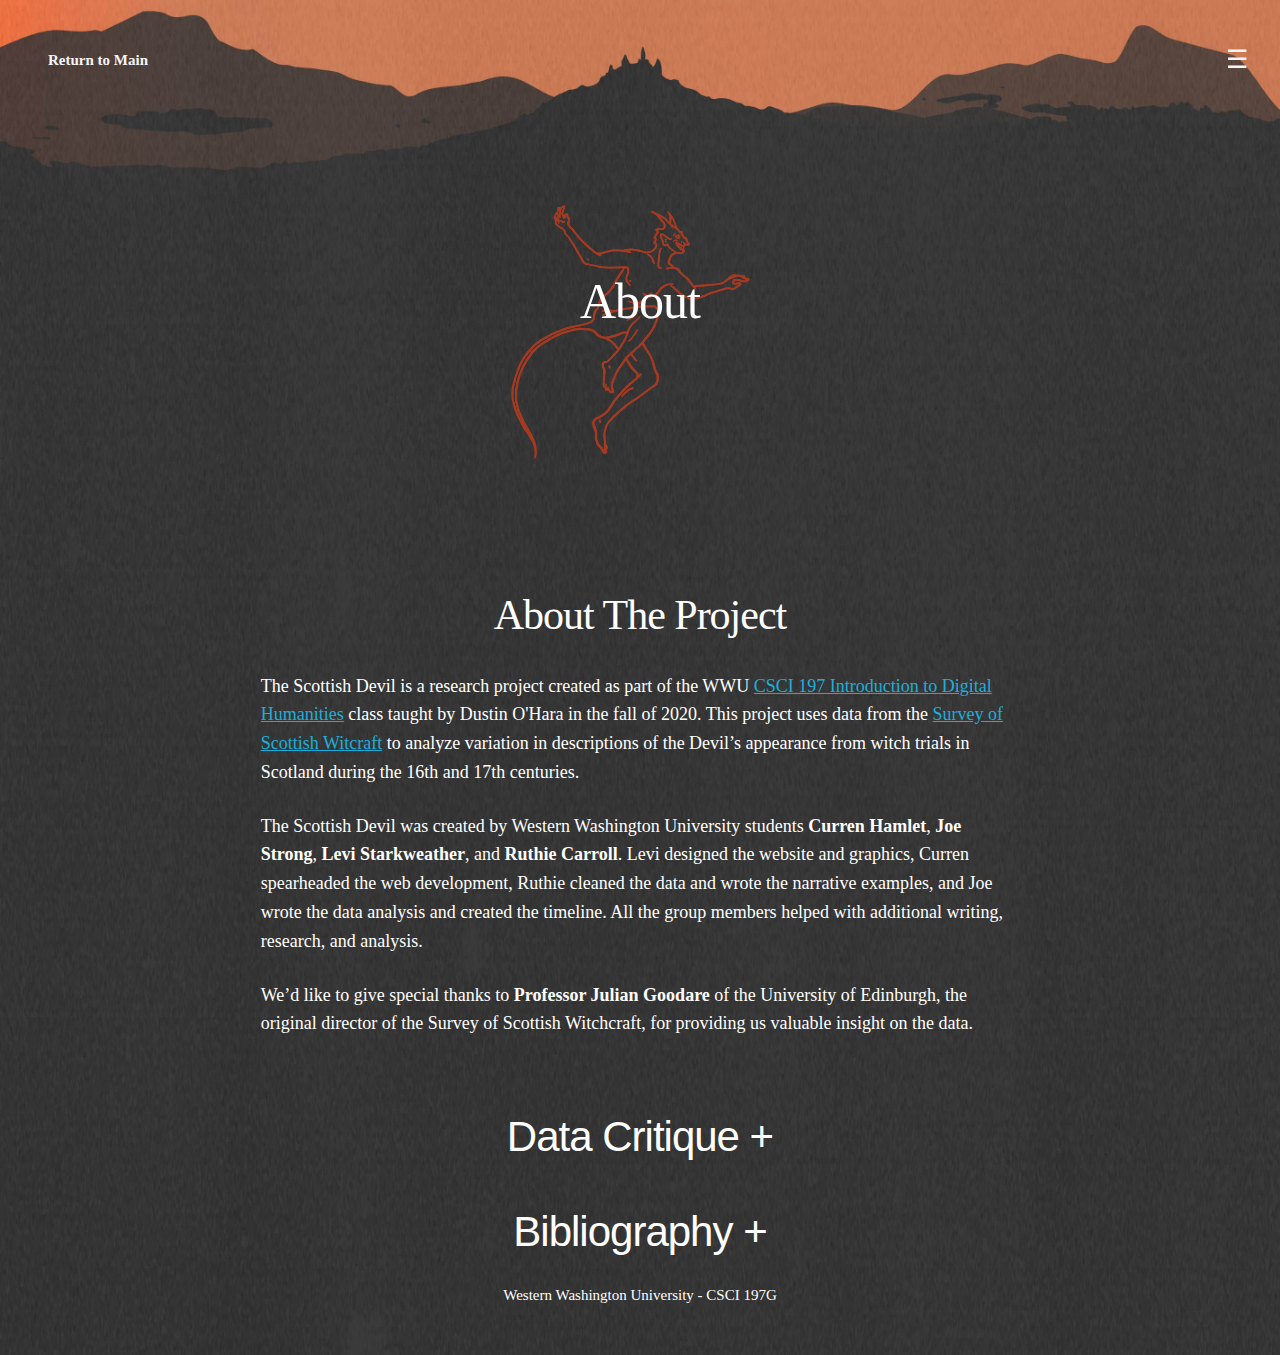
==== about.html @ a4ee0a54 "Add bio/acknowledgements" ====
<!DOCTYPE html>
<html lang="en">

<head>
  <meta charset="UTF-8">
  <meta name="viewport" content="width=device-width, initial-scale=1.0">


  <link rel="stylesheet" href="css/normalize.css">
  <link rel="stylesheet" href="css/skeleton.css">

  <link rel="stylesheet" href="css/style.css">

  <title>THE SCOTTISH DEVIL | ABOUT</title>
</head>

<body>

  <div class="sticky">
    <div class="topnav center">
      <a href="index.html">Return to Main</a>
      <div class="topnav-right">
        <span class="open" style="font-size:25px;" onclick="openNav()">&#9776;</span>
      </div>
    </div>
  </div>

  <div id="mySidenav" class="sidenav">
    <a href="javascript:void(0)" class="closebtn" onclick="closeNav()">&times;</a>
    <div class="overlay-content">
      <a href="index.html" onclick="closeNav()">Return to Main</a>

      <a href="#datacrit" onclick="closeNav();document.querySelector('#datacrit').click();">Data Critique</a>

      <a href="#bib" onclick="closeNav();document.querySelector('#bib').click();">Bibliography</a>

    </div>
  </div>

  <header>
    <div class="twelve columns center">
      <h1 class="overtext">About</h1>
      <img class="devil1" src="images/devil1-01.png" alt="Red line drawing of the Devil dancing, with a long tail curled under his feet, horns on his head, and a wide grin on his face">
    </div>
  </header>

  <main>
    <!-- About the Project -->
    <div class="twelve columns center" style="padding-bottom: 30px;">
      <h2 style="padding-bottom: 10px;">About The Project</h2>
      <div class="row cont type">
        <p>The Scottish Devil is a research project created as part of the WWU <a href="https://github.com/DustinOHara/Intro_Digital_Humanities" title="Introduction to Digital Humanities - GitHub repository">CSCI 197 Introduction to Digital Humanities</a> class taught by Dustin O'Hara in the fall of 2020. This project uses data from the <a href="http://www.shca.ed.ac.uk/Research/witches/" title="Survey of Scottish Witcraft - home">Survey of Scottish Witcraft</a> to analyze variation in descriptions of the Devil’s appearance from witch trials in Scotland during the 16th and 17th centuries.</p>
        <p>The Scottish Devil was created by Western Washington University students <b>Curren Hamlet</b>, <b>Joe Strong</b>, <b>Levi Starkweather</b>, and <b>Ruthie Carroll</b>. Levi designed the website and graphics, Curren spearheaded the web development, Ruthie cleaned the data and wrote the narrative examples, and Joe wrote the data analysis and created the timeline. All the group members helped with additional writing, research, and analysis. </p>
        <p>We’d like to give special thanks to <b>Professor Julian Goodare</b> of the University of Edinburgh, the original director of the Survey of Scottish Witchcraft, for providing us valuable insight on the data. </p>
      </div>
    </div>
    <!-- END About the Project -->

    <!-- Data Critique -->
    <div class="twelve columns center" style="padding-bottom: 30px;">
      <button type="button" class="collapsible">
        <h2 class="col" style="padding-bottom: 10px;" id="datacrit">Data Critique &#x2b;</h2>
      </button>
      <div class="content">
        <div class="row cont type">
          <br>
          <p>The Survey of Scottish Witchcraft is a database containing information about all known individuals
            accused of witchcraft in early modern Scotland. The database was published in 2003 by Julian
            Goodare, Lauren Martin, Joyce Miller, and Lousie Yeoman. They intended to “collect collate and
            record all known information about accused witches and witchcraft belief in a Microsoft Access
            database and to create a web-based user interface for the database.” The data was collected by first
            looking at existing surveys of Scottish witchcraft then by archival research over two years by the
            two full-time researchers, Joyce Miller and Lauren Martin. Charlotte Moon also created a website and
            database tools for the project. The project director was Dr. Julian Goodare, a professor of Scottish
            history at the University of Edinburgh. The co-director was Dr. Louise Yeoman, a former curator at
            the National Library of Scotland and researcher with BBC Scotland.</p>
          <p>The Survey of Scottish Witchcraft used three previous surveys to jump-start the research for their
            own database. They used George Black’s 1938 <i>Calendar of Cases of Witchcraft in Scotland:
              1510-1727</i>. The SSW used this non-comprehensive survey because it lists close to 1,000
            specific trials, and because it includes lists of cases and local published sources. The team did
            acknowledge that the source was limited because Black did not work with any manuscripts that could
            have contained more information. The next survey, <i>Source-Book of Scottish Witchcraft</i>, was
            researched and written by Christia Larner, Christopher Hyde Lee, and Hugh McLachlan, and published
            in 1977. This survey used manuscripts and had information on 3,000 cases. This survey would be
            revised by Stuart Macdonald in the 1990s. From this work, McLachlan created the Scottish Witch Hunt
            Data Base, and from this database the SSW added 1,000 more cases and expanded the information about
            each case.</p>
          <p>From here, the SSW was expanded from the use of various sources such as <i>Private Papers</i>
            belonging to the Maxwell of Pollok family, the <i>Burgh Court Books</i>, and <i>Burgh Treasurer’s
              Accounts</i>, assumed information to specific cases. Miscellaneous manuscript sources were also
            referenced, such as the <i>Aberdeen City Archives</i>, a box containing items relating to the
            witchcraft trials from Aberdeen between 1595 and 1597, mostly including paperwork records, as well
            as printed records of the parliamentary meetings and decisions of Parliament of Scotland. The
            <i>Miscellany of the Spalding Club Volumes I, IV and V</i>, held edited transcripts of documents
            from witchcraft trials. These were held in Aberdeen in the 16th century and provided specific case
            information. The data gathered includes any type of information on trials, lore, investigations,
            manuals; anything related to witchcraft in Scotland. Examples of this can be seen in all of the
            sources used to compile this data. <i>Orkney Folklore and Traditions</i> informed the research team
            of folklore traditions in the Orkney Islands, which also included accusations and specific
            prosecutions. Witchcraft trials were recorded in edited transcripts from <i>Spottiswoode Miscellany:
              a collection of original papers and tracts, illustrative chiefly of the civil and ecclesiastical
              history of Scotland, volume 2</i>. They acquired an edited transcript of the Campbells and
            hereditary jurisdiction from <i>The Justiciary Records of Argyll and the Isles, volume 1</i>.
            However, much like many of the references, it is not a complete record of the proceedings, and the
            source of compilation is unknown, meaning it was possibly taken from one or more records. The reason
            for belief is due to no official authenticated signatures, but the information from the chosen
            records was still recorded and categorized to be included in this data set.</p>
          <p>The Survey of Scottish Witchcraft built a web version of the database, designed to help the public
            and academic researchers to explore the organized files in a digital setting. The database formatted
            in this way has allowed for structural patterns to be actualized. Providing a digital format for
            this data was a way to provide an examination on biographical and social information about the
            accused witches—such as age, sex, marital status, or economic class—and even draw information on
            what the town was like for the accused. Information like this also falls under a cultural category,
            like belief systems and legal proceedings of the trials. The interactive maps give insight into
            national and regional variations, and the chronological and geographical placements of both the
            accused and prosecutors.</p>
          <p>The raw data is quite extensive, but does have some apparent shortcomings regarding lack of data
            points in some areas. Lack of data in particular areas could potentially lead to biases. The other
            main issue when analyzing the data is the inability to view the original Microsoft Access database
            that the data is contained in. Without this, analyzing the database becomes far more manual and
            connecting some parts of the database simply is not feasible. As a result, we will have to be
            mindful of biases that we may bring into the project when sifting through the database.</p>
          <p>In our project, we are looking specifically at a section of the database concerning appearances of
            the devil as described by those on trial for witchcraft. By narrowing the scope to look at a piece
            of the database, we reduce the vast amount of data to a manageable chunk. This piece of the database
            includes information such as brief descriptions, characteristics, and longer descriptions of how the
            accused described interaction with the devil. Even this single piece contains extensive information,
            and is not always meaningfully manipulable from the start. This might mean spelling errors,
            inconsistencies, or other issues that need to be ironed out before analyzing the data. Once these
            issues are addressed, however, we are able to see how the devil was seen across different witch
            hunts, and how witch hunting texts of the time may have influenced this.</p>
        </div>
      </div>
    </div>
    <!-- END Data Critique -->

    <!-- Bibliography -->
    <div class="twelve columns center" style="padding-bottom: 30px;">

      <button type="button" class="collapsible">
        <h2 class="col" style="padding-bottom: 10px;" id="bib">Bibliography &#x2b;</h2>
      </button>
      <div class="content">
        <div class="row cont type">
          <br>
          <p class="hanging-indent">
            Adams, W.H <i>Witch Warlock, and Magician Historical Sketches of Magic and Witchcraft in England and
              Scotland.</i> Project Gutenberg.
          </p>
          <p class="annotation">
            Davenport Adams Book II of <i>Witch Warlock, and Magician</i> offers historical contextualization to both
            witchcraft of England and Scotland through its historically recorded inception, to its demise. This version
            was released in 2012. Adams' intention with the work may be regarded as a “contribution towards that
            “History
            of Human Error,” another piece of literature by Mr. Caxton. Primarily collecting stories to help narrate a
            timeline of malignant history.
          </p>
          <p class="annotation">
            Much of the second book is focused around witchcraft history specific to England, while using only a portion
            of the writing for Scotland. He also uses the last part of the book to talk about witchcraft oriented
            literature. The significance of this work for our project’s use is mainly concealed within the witchcraft
            categorized in Scotland. It enriches our data with more detailed stories about particular points in the data
            set. We are given a personal connection to the data through these stories, and will help us research our
            data
            set further. Included in this section references reasoning behind Scottish witchcraft including environment,
            weather, and political involvement. These will be useful avenues to venture to help our team further develop
            our research.
          </p>


          <br>
          <p class="hanging-indent">
            Cowan, Edward J., and Lizanne Henderson. <i>History of Everyday Life in Medieval Scotland.</i> Edinburgh:
            Edinburgh University Press, 2011.
          </p>
          <p class="annotation">
            This source gives an overview and some specifics about how people lived in Medieval Scotland, during the
            time
            that witch hunts were occurring. The book was published in 2011 by Edinburgh University Press and Edited by
            Edward J. Cowan and Lizanne Henderson. Included are some general facts about people of the time as well as
            some specific areas of life.
          </p>
          <p class="annotation">
            Many of the specific sections and much of the general information is not directly relevant to the witch
            hunts.
            There are however a couple chapters that discuss the witch hunts. In chapter 1, the book explains that while
            the King has a great interest in everyday people's lives, most people lived not how the King intended but as
            how their land owners desired. This is relevant to considering how witch hunts were conducted. In chapter 5,
            it is explained that in many rural locations, doctors were expensive so many people would turn to local
            healers. These healers were then in several cases tried as witches. Chapter 10 goes into the most depth
            about
            witchcraft, talking about some of the periods that witch hunts were conducted and who was affected and was
            affected by these witch hunts.
          </p>

          <br>
          <p class="hanging-indent">
            Dye, Sierra. “To Converse with the Devil? Speech, Sexuality, and Witchcraft in Early Modern Scotland.”<i>
              International Review of Scottish Studies</i> 37 (2012): 9
          </p>
          <p class="annotation">
            This article explores specifically speech and sexuality associated with witchcraft in early modern Scotland,
            to further understand how and why witch hunts were so prevalent during this time. Written by Sierra Dye, a
            second year PHD student in Scottish Studies at the University of Guelph. This is issue 37, and it was
            published in 2012.
          </p>
          <p class="annotation">
            The author uses a viewpoint of witchcraft as a speech crime, to help explain possibilities in why accused
            witches were more often women, but also reasoning behind the accusations of both males and females. Dye uses
            these findings as a way to represent how local and state authorities managed to monopolize powerful speech.
            This is a great source for our research to help us build a more focused group path to present the data in
            the
            most compelling, understanding, and meaningful way in our power.
          </p>

          <br>
          <p class="hanging-indent">
            Goodare, Julian. “Introduction.” In Scottish Witches and Witch-Hunters edited by Julian Goodare.
            Basingstoke:
            Palgrave Macmillan, 2013.
          </p>
          <p class="annotation">
            This source is the introductory essay by senior scholar Julian Goodare in a 2013 collection of Scottish
            Witch
            hunt essays. Goodale's purpose of this article in his own word is “to comment on the ways in which the
            Survey
            [of Scottish Witchcraft] can best be used.” Goodare states how his Survey has both a large number of cases,
            and some cases have a great deal of information while some are very sparse.
          </p>
          <p class="annotation">
            This source's value is that it gives valuable insights to the Survey by its project head. Demonstrating how
            he
            views the flaws of the Survey and how to use other primary sources to overcome these flaws. A limitation of
            this source is that it makes avid reference to the other articles in the collection that we cannot access,
            leaving us with a confused notion of what Goodare is referencing.
          </p>



          <br>
          <p class="hanging-indent">
            Good, Julian, Alasdair A. MacDonald.<i> Sixteenth-Century Scotland: Essays in Honour of Michael Lynch.</i>
            Leiden and Boston: Brill, 2008.
          </p>
          <p class="annotation">
            This book is a collection of essays on Scottish history in the 1500s by various writers, in honor of Michael
            Lynch, a prominent Scottish historian. The essays cover a diverse range of topics including religious
            conflict
            and ritual, political conflict with England, and the influence of the Scottish monarchy. The essays are
            arranged roughly chronologically, as well as according to the essays’ related themes.
          </p>
          <p class="annotation">
            The value of this source is that it provides some historical context for the era before and during the
            events
            of our dataset. There are no mentions of witches explicitly. In the second chapter, however, Andrea Thomas
            writes about King James IV and the influence of Christianity (specifically the pope) on his coronation
            ceremony and his reign in general. The pope encouraged him to take an oath to eradicate heresy and abolish
            all
            false religions (which might include witchcraft), but it’s unclear whether he actually took or followed this
            oath (48). We can use the historical details within the essays to guide and refine our research questions.
          </p>


          <br>
          <p class="hanging-indent">
            Kirkpatrick Sharpe, Charles.<i> A Historical Account of the Belief in Witchcraft in Scotland. </i>
            Wakefield:
            SR Publishes, 1972.
          </p>
          <p class="annotation">
            This source was written by Charles Kirkpatrick Sharpe, Esq., of Hoddam Castle. Much of this book is specific
            stories and tales of witches but provides some good insight into beliefs around witches. In chapter 1 there
            is
            a story that tells of how a witch escaped a castle by impossibly avoiding soldiers and arrow barrages. The
            story also accounts running from a witch and using a river to escape, because at the time the belief was
            that
            witches could not cross a body of water.
          </p>
          <p class="annotation">
            In chapter 2, the execution of Lady Janet Douglas and her family is highlighted. The reason for her
            execution
            was the murder of James by poison or witchcraft. This event showed that even nobles were at risk of witch
            hunts. Later, in chapter 4, it is explained that James IV wrote a “Demonology.” This text looked at the
            secrets of witches and tried to explain why witchcraft was more common with women, essentially very
            misogynistic. A Historical Account of the Belief in Witchcraft in Scotland turned out to be not as directly
            relevant to our database but provided good context and beliefs that are useful to understanding the beliefs
            of
            the time.
          </p>



          <br>
          <p class="hanging-indent">
            Koning, Niek. "Witchcraft Beliefs and Witch Hunts: An Interdisciplinary Explanation." <i> Human Nature : An
              Interdisciplinary Biosocial Perspective </i> 24, no. 2 (06, 2013): 158-181.
          </p>
          <p class="annotation">
            This source is an article published in the journal of Human Nature by Niek Koning. The author examines
            previous scholars’ theories on the development of witchcraft beliefs across cultures, and proposes their own
            explanation based on patterns in the relationship between social development and modes of subsistence.
            Koning
            also presents several data tables to support their claims.
          </p>
          <p class="annotation">
            This article is useful as a potential explanation for why rates of witch accusations increased during
            various
            periods of Scottish history. According to Koning, fear of witchcraft fluctuates with a society’s mode of
            subsistence (hunter-gatherer, forager settlement, pastoral, hand-tool farming, plow agriculture). Witchcraft
            beliefs are uncommon among foraging societies, and more common among pastoral or more advanced farming
            societies. Hierarchy and individualism (modes of social solidarity) push cultures away from the paranoia of
            witchcraft.
          </p>


          <br>
          <p class="hanging-indent">
            Levack, Brain P. <i> The Witch-Hunt in Early Modern Europe</i> London and New York: Longman, 1987.
          </p>
          <p class="annotation">
            This source is a book by an American historian of early modern Europe, Brian P Levack. The book was
            published
            in 1987. It was created after Levack noticed a need for a “one-volume study of the entire European
            witch-hunt.” It contains information on witch-hunts between 1450 to 1750 in Europe and the American
            colonies.
            The book focuses on creating a more complex and nuanced understanding of the causes and decline of the
            witch-hunts.
          </p>
          <p class="annotation">
            A value of this work is that its scope is before that of our data set, contextualizing some information that
            the data set does not contain. Another value of this book is that it outlines many scholarly debates
            surrounding the witch-hunts, which we can investigate further with our data set. A limitation of this source
            is its pan-European focus, limiting the amount of information it has specifically on the Scottish
            witch-hunt.
          </p>

          <br>
          <p class="hanging-indent">
            Wasser, Michael. “The Privy Council and the Witches: The Curtailment of Witchcraft Prosecutions in Scotland,
            1597-1628.”<i> Scottish Historical Review </i> 82, no. 1 (2003): 20-46.
          </p>
          <p class="annotation">
            <i>The Privy Council and the Witches: The Curtailment of Witchcraft Prosecutions in Scotland, 1597-1628</i>
            was written by Michael Wasser and published by The Scottish Historical Review in 2003. This article talks
            about the Privy Council which was essentially a council that handled witch trials at a higher level than
            just
            local ‘towns’. The intro contains several good context dates, outlines some more intensive witch hunts, and
            gives some background to these hunts.
          </p>
          <p class="annotation">
            Some important points include a lull in witch hunting during 1597-1628 that is correlated somewhat with
            decreases in witch hunts in France, Spain, and England. There was also a fair amount of opposition to the
            witch hunts which meant that when some significant figures died, their death affected the amount of trials
            that were happening.
          </p>

          <br>
          <p class="hanging-indent">
            Wimbish, Whitney Curry. “Thar Be Witches, and Us.” The New York Times. The New York Times, October 25, 2019.
          </p>
          <p class="annotation">
            This opinion piece by Whitney Wimbish talks directly about our data set. This piece is not incredibly
            relevant
            to contextualizing Medieval Scotland, but provides some good context on the significance of this database.
            Some of these points include bringing light to the Scottish witch hunts and allowing us to remember this
            history. This piece argues that if we forget about the witch hunts or any other piece of terrible history,
            we
            are more likely to repeat it.
          </p>


          <br>
          <p class="hanging-indent">
            Zwissler, Laurel. "In the Study of the Witch: Women, Shadows, and the Academic Study of Religions."
            <i>Religions</i>9, no. 4 (2018): 105.
          </p>
          <p class="annotation">
            This source is an article from the journal of Religions by Laurel Zwissler, a professor of philosophy and
            religion at Central Michigan University. Zwissler criticizes the foundational scholarship in the study of
            religion, especially that of Tylor, Frazer, Durkheim, and Freud, whose Euro-centric and Christian-centric
            views historically diminished the role of women, people of color, and non-heteronormative groups in their
            theories on the origins of religion.
          </p>
          <p class="annotation">
            This article is useful in providing some historical context for witches being tried in both religious and
            secular courts. Initially, Christianity did not associate peasants’ folk beliefs with satanic practice;
            these
            beliefs were just untrue. Later, as Christian elites sought to eradicate all competing beliefs, they aligned
            themselves with peasant communities’ fear of witchcraft.
          </p>


          <br>
          <p class="hanging-indent">
            _______. “Counting Witches: Illuminating and Distorting the Shape of Witchcraft Accusations in
            Scotland.”<i>Religions</i>37, no. 1 (2017): 1-18.
          </p>
          <p class="annotation">
            This source is a journal article that explores the multitude of different ways that witchcraft has been
            defined. Definition specific to a project collecting data on accused witches of Scotland during the
            sixteenth
            and seventeenth century. Organized by Stuart Macdonald and published by Edinburgh University Press, this is
            the first issue and was released in 2017.
          </p>
          <p class="annotation">
            The analysis of the data set helps to give a definition of what is, and is not witchcraft.
          </p>



          <br>
          <p class="hanging-indent">
            Brown, Carys. 2019. “Henderson, Witchcraft and Folk Belief in the Age of Enlightenment. Scotland,
            1670–1740.”
            <i>Scottish Historical Review</i> 98 (2): 315–17. doi:10.3366/shr.2019.0413.
          </p>
          <p class="annotation">
            In the piece Henderson: <i>Witchcraft and Folk Belief in the Age of Enlightenment. Scotland, 1670-1740,</i>
            it
            is explained that the field of witchcraft still has continuing potential. This is a relatively short but
            informative piece about themes surrounding witchcraft at this time. One such theme is that while
            enlightenment
            thinkers were skeptical of witchcraft and magic, there was still a very real concern about witches.
            According
            to this piece, Henderson believes that witch beliefs survived well beyond the end of the witch-hunts. The
            final point this piece makes suggests that “witchcraft theory” was used to manipulate, prove, or disprove
            political and religious points of view. Essentially saying that witchcraft, or at least the idea of
            witchcraft, was used to the benefit of politicians and religious figures.
          </p>
        </div>
      </div>
    </div>
    <!-- END Bibliography -->

    <script src="js/script.js"></script>

  </main>

  <footer>
    <hr>
    <p>Western Washington University - CSCI 197G</p>
  </footer>

</body>

</html>
---- css/skeleton.css ----
/*
* Skeleton V2.0.4
* Copyright 2014, Dave Gamache
* www.getskeleton.com
* Free to use under the MIT license.
* http://www.opensource.org/licenses/mit-license.php
* 12/29/2014
*/


/* Table of contents
––––––––––––––––––––––––––––––––––––––––––––––––––
- Grid
- Base Styles
- Typography
- Links
- Buttons
- Forms
- Lists
- Code
- Tables
- Spacing
- Utilities
- Clearing
- Media Queries
*/


/* Grid
–––––––––––––––––––––––––––––––––––––––––––––––––– */
.container {
  position: relative;
  width: 100%;
  max-width: 960px;
  margin: 0 auto;
  padding: 0 20px;
  box-sizing: border-box; }
.column,
.columns {
  width: 100%;
  float: left;
  box-sizing: border-box; }

/* For devices larger than 400px */
@media (min-width: 400px) {
  .container {
    width: 85%;
    padding: 0; }
}

/* For devices larger than 550px */
@media (min-width: 550px) {
  .container {
    width: 80%; }
  .column,
  .columns {
    margin-left: 4%; }
  .column:first-child,
  .columns:first-child {
    margin-left: 0; }

  .one.column,
  .one.columns                    { width: 4.66666666667%; }
  .two.columns                    { width: 13.3333333333%; }
  .three.columns                  { width: 22%;            }
  .four.columns                   { width: 30.6666666667%; }
  .five.columns                   { width: 39.3333333333%; }
  .six.columns                    { width: 48%;            }
  .seven.columns                  { width: 56.6666666667%; }
  .eight.columns                  { width: 65.3333333333%; }
  .nine.columns                   { width: 74.0%;          }
  .ten.columns                    { width: 82.6666666667%; }
  .eleven.columns                 { width: 91.3333333333%; }
  .twelve.columns                 { width: 100%; margin-left: 0; }

  .one-third.column               { width: 30.6666666667%; }
  .two-thirds.column              { width: 65.3333333333%; }

  .one-half.column                { width: 48%; }

  /* Offsets */
  .offset-by-one.column,
  .offset-by-one.columns          { margin-left: 8.66666666667%; }
  .offset-by-two.column,
  .offset-by-two.columns          { margin-left: 17.3333333333%; }
  .offset-by-three.column,
  .offset-by-three.columns        { margin-left: 26%;            }
  .offset-by-four.column,
  .offset-by-four.columns         { margin-left: 34.6666666667%; }
  .offset-by-five.column,
  .offset-by-five.columns         { margin-left: 43.3333333333%; }
  .offset-by-six.column,
  .offset-by-six.columns          { margin-left: 52%;            }
  .offset-by-seven.column,
  .offset-by-seven.columns        { margin-left: 60.6666666667%; }
  .offset-by-eight.column,
  .offset-by-eight.columns        { margin-left: 69.3333333333%; }
  .offset-by-nine.column,
  .offset-by-nine.columns         { margin-left: 78.0%;          }
  .offset-by-ten.column,
  .offset-by-ten.columns          { margin-left: 86.6666666667%; }
  .offset-by-eleven.column,
  .offset-by-eleven.columns       { margin-left: 95.3333333333%; }

  .offset-by-one-third.column,
  .offset-by-one-third.columns    { margin-left: 34.6666666667%; }
  .offset-by-two-thirds.column,
  .offset-by-two-thirds.columns   { margin-left: 69.3333333333%; }

  .offset-by-one-half.column,
  .offset-by-one-half.columns     { margin-left: 52%; }

}


/* Base Styles
–––––––––––––––––––––––––––––––––––––––––––––––––– */
/* NOTE
html is set to 62.5% so that all the REM measurements throughout Skeleton
are based on 10px sizing. So basically 1.5rem = 15px :) */
html {
  font-size: 62.5%; }
body {
  font-size: 1.5em; /* currently ems cause chrome bug misinterpreting rems on body element */
  line-height: 1.6;
  font-weight: 400;
  /* font-family: "Raleway", "HelveticaNeue", "Helvetica Neue", Helvetica, Arial, sans-serif; */
  color: #333; }


/* Typography
–––––––––––––––––––––––––––––––––––––––––––––––––– */
h1, h2, h3, h4, h5, h6 {
  margin-top: 0;
  margin-bottom: 2rem;
  font-weight: 300; }
h1 { font-size: 4.0rem; line-height: 1.2;  letter-spacing: -.1rem;}
h2 { font-size: 3.6rem; line-height: 1.25; letter-spacing: -.1rem; }
h3 { font-size: 3.0rem; line-height: 1.3;  letter-spacing: -.1rem; }
h4 { font-size: 2.4rem; line-height: 1.35; letter-spacing: -.08rem; }
h5 { font-size: 1.8rem; line-height: 1.5;  letter-spacing: -.05rem; }
h6 { font-size: 1.5rem; line-height: 1.6;  letter-spacing: 0; }

/* Larger than phablet */
@media (min-width: 550px) {
  h1 { font-size: 5.0rem; }
  h2 { font-size: 4.2rem; }
  h3 { font-size: 3.6rem; }
  h4 { font-size: 3.0rem; }
  h5 { font-size: 2.4rem; }
  h6 { font-size: 1.5rem; }
}

p {
  margin-top: 0; }


/* Links
–––––––––––––––––––––––––––––––––––––––––––––––––– */
a {
  color: #1EAEDB; }
a:hover {
  color: #0FA0CE; }


/* Buttons
–––––––––––––––––––––––––––––––––––––––––––––––––– */

.button,
button,
input[type="submit"],
input[type="reset"],
input[type="button"] {
  display: inline-block;
  height: 38px;
  padding: 0 30px;
  color: #555;
  text-align: center;
  font-size: 11px;
  font-weight: 600;
  line-height: 38px;
  letter-spacing: .1rem;
  /* text-transform: uppercase; */
  text-decoration: none;
  white-space: nowrap;
  background-color: transparent;
  border-radius: 4px;
  border: 1px solid #bbb;
  cursor: pointer;
  box-sizing: border-box; }
.button:hover,
button:hover,
input[type="submit"]:hover,
input[type="reset"]:hover,
input[type="button"]:hover,
.button:focus,
button:focus,
input[type="submit"]:focus,
input[type="reset"]:focus,
input[type="button"]:focus {
  color: #fff;
  border-color: #888;
  outline: 0; }
.button.button-primary,
button.button-primary,
input[type="submit"].button-primary,
input[type="reset"].button-primary,
input[type="button"].button-primary {
  color: #FFF;
  background-color: #33C3F0;
  border-color: #33C3F0; }
.button.button-primary:hover,
button.button-primary:hover,
input[type="submit"].button-primary:hover,
input[type="reset"].button-primary:hover,
input[type="button"].button-primary:hover,
.button.button-primary:focus,
button.button-primary:focus,
input[type="submit"].button-primary:focus,
input[type="reset"].button-primary:focus,
input[type="button"].button-primary:focus {
  color: #FFF;
  background-color: #1EAEDB;
  border-color: #1EAEDB; }


/* Forms
–––––––––––––––––––––––––––––––––––––––––––––––––– */
input[type="email"],
input[type="number"],
input[type="search"],
input[type="text"],
input[type="tel"],
input[type="url"],
input[type="password"],
textarea,
select {
  height: 38px;
  padding: 6px 10px; /* The 6px vertically centers text on FF, ignored by Webkit */
  background-color: #fff;
  border: 1px solid #D1D1D1;
  border-radius: 4px;
  box-shadow: none;
  box-sizing: border-box; }
/* Removes awkward default styles on some inputs for iOS */
input[type="email"],
input[type="number"],
input[type="search"],
input[type="text"],
input[type="tel"],
input[type="url"],
input[type="password"],
textarea {
  -webkit-appearance: none;
     -moz-appearance: none;
          appearance: none; }
textarea {
  min-height: 65px;
  padding-top: 6px;
  padding-bottom: 6px; }
input[type="email"]:focus,
input[type="number"]:focus,
input[type="search"]:focus,
input[type="text"]:focus,
input[type="tel"]:focus,
input[type="url"]:focus,
input[type="password"]:focus,
textarea:focus,
select:focus {
  border: 1px solid #33C3F0;
  outline: 0; }
label,
legend {
  display: block;
  margin-bottom: .5rem;
  font-weight: 600; }
fieldset {
  padding: 0;
  border-width: 0; }
input[type="checkbox"],
input[type="radio"] {
  display: inline; }
label > .label-body {
  display: inline-block;
  margin-left: .5rem;
  font-weight: normal; }


/* Lists
–––––––––––––––––––––––––––––––––––––––––––––––––– */
ul {
  list-style: circle inside; }
ol {
  list-style: decimal inside; }
ol, ul {
  padding-left: 0;
  margin-top: 0; }
ul ul,
ul ol,
ol ol,
ol ul {
  margin: 1.5rem 0 1.5rem 3rem;
  font-size: 90%; }
li {
  margin-bottom: 1rem; }


/* Code
–––––––––––––––––––––––––––––––––––––––––––––––––– */
code {
  padding: .2rem .5rem;
  margin: 0 .2rem;
  font-size: 90%;
  white-space: nowrap;
  background: #F1F1F1;
  border: 1px solid #E1E1E1;
  border-radius: 4px; }
pre > code {
  display: block;
  padding: 1rem 1.5rem;
  white-space: pre; }


/* Tables
–––––––––––––––––––––––––––––––––––––––––––––––––– */
th,
td {
  padding: 12px 15px;
  text-align: left;
  border-bottom: 1px solid #E1E1E1; }
th:first-child,
td:first-child {
  padding-left: 0; }
th:last-child,
td:last-child {
  padding-right: 0; }


/* Spacing
–––––––––––––––––––––––––––––––––––––––––––––––––– */
button,
.button {
  margin-bottom: 1rem; }
input,
textarea,
select,
fieldset {
  margin-bottom: 1.5rem; }
pre,
blockquote,
dl,
figure,
table,
p,
ul,
ol,
form {
  margin-bottom: 2.5rem; }


/* Utilities
–––––––––––––––––––––––––––––––––––––––––––––––––– */
.u-full-width {
  width: 100%;
  box-sizing: border-box; }
.u-max-full-width {
  max-width: 100%;
  box-sizing: border-box; }
.u-pull-right {
  float: right; }
.u-pull-left {
  float: left; }


/* Misc
–––––––––––––––––––––––––––––––––––––––––––––––––– */
hr {
  margin-top: 3rem;
  margin-bottom: 3.5rem;
  border-width: 0;
  border-top: 1px solid #E1E1E1; }


/* Clearing
–––––––––––––––––––––––––––––––––––––––––––––––––– */

/* Self Clearing Goodness */
.container:after,
.row:after,
.u-cf {
  content: "";
  display: table;
  clear: both; }


/* Media Queries
–––––––––––––––––––––––––––––––––––––––––––––––––– */
/*
Note: The best way to structure the use of media queries is to create the queries
near the relevant code. For example, if you wanted to change the styles for buttons
on small devices, paste the mobile query code up in the buttons section and style it
there.
*/


/* Larger than mobile */
@media (min-width: 400px) {}

/* Larger than phablet (also point when grid becomes active) */
@media (min-width: 550px) {}

/* Larger than tablet */
@media (min-width: 750px) {}

/* Larger than desktop */
@media (min-width: 1000px) {}

/* Larger than Desktop HD */
@media (min-width: 1200px) {}
---- css/style.css ----
html{
    cursor: crosshair;
    font-family: "Lato";
    scroll-behavior: smooth;
}

.type{
    text-align: left;
    font-size: large;
}

body {
    background-color: #292929;
    background-image: url("../images/background.jpg");
    background-size: cover;
    background-repeat: no-repeat;
    color: #ffffff;
    font-family: "Lato";
}

.topnav{
    overflow: hidden;
    background-color: none;
    color: #f1efed;
}

.topnav a {
    float: left;
    padding: 40px;
    color: whitesmoke;
    text-decoration: none;
    font-weight: 600;
}

.topnav a:hover{
    cursor: default;
    transition: .3s;
    color: #818181;
}

.topnav-right span{
    position: fixed;
    padding: 32px;
    right: 0;
    font-size: 25px;
    color: whitesmoke;
    transition: .5s;
    z-index: 2;
    }

/*.sticky{
    position: fixed;
}*/

.open:hover{
    color: #818181;
    cursor: default;
}

.sidenav {
    height: 0%;
    width: 100%;
    position: fixed;
    z-index: 99;
    top: 0;
    left: 0;
    background-color: rgba(0,0,0, 0.90);
    overflow-y: hidden;
    transition: .5s;
    /* height: 100%;
    width: 0;
    position: fixed;
    z-index: 1;
    top: 0;
    right: 0;
    background-color: rgba(0, 0, 0, 0.85);
    color: black;
    overflow-x: hidden;
    transition: 0.5s;
    padding-top: 60px;
    float: left;
    cursor: default; */
}

.sidenav a {
    padding: 8px 8px 8px 32px;
    text-decoration: none;
    font-size: 25px;
    color: #f1f1f1;
    display: block;
    transition: 0.5s;
    cursor: default;
    text-align: center;
}

.overlay-content{
    color: #f1f1f1;
    width: 100%;
    text-align: center;
    margin-top: 15%;
}

.sidenav a:hover {
    color: #818181;
}

.sidenav .closebtn {
    position: absolute;
    top: 0;
    right: 25px;
    font-size: 36px;
    margin-left: 50px;
    padding-top: 20px;
    color: white;
}

.sidenav .closebtn:hover{
    color: #818181;
}

.overtext{
    position: absolute;
    top: 50%;
    left: 50%;
    padding-bottom: 100px;
    transform: translate(-50%, -50%);
    text-align: center;
}

.devil1{
    width: 50%;
    z-index: -99;
    padding-top: 20px;
    padding-bottom: 50px;
    position: relative;
    width: 400px;
}

.center{
    text-align: center;
    position: relative;
}

.cont{
    padding-left: 20%;
    padding-right: 20%;
}

.annotation {
    padding-left:50px;
}

.hanging-indent {
    padding-left: 50px;
    text-indent: -50px;
    font-size: 1.25em;
}

/* Collapsibles */
.collapsible {
    color: white;
    cursor: pointer;
    padding: 18px;
    border: none;
    text-align: center;
    outline: none;
    font-size: 15px;
}

.collapsible:after {
    /* content: '\02795'; */
    font-size: 13px;
    color: white;
    float: right;
    margin-left: 5px;
}
  
.active, .collapsible:hover {
    color: white;
    border: none;
}

/* .active::after {
    content: "\2796";
} */
  
.content {
    max-height: 0;
    overflow: hidden;
    transition: max-height 0.0s ease-out;
    /* background-color: #f1f1f1; */
}

.col{
    color: white;
}

.col:hover{
    color: grey;
    transition: .5s;
    cursor: default;
}

/* END Collapsibles */

iframe{
    background-color: white;
}

footer{
    text-align: center;
    padding: 15px;
}

@media screen and (max-height: 450px) {
    .sidenav {padding-top: 15px;}
    .sidenav a {font-size: 18px;}
    .type{
        text-align: center;
    }
}

@media (max-width: 600px){
    .devil1 {width: 300px;}
    .type{
        text-align: center;
    }
}
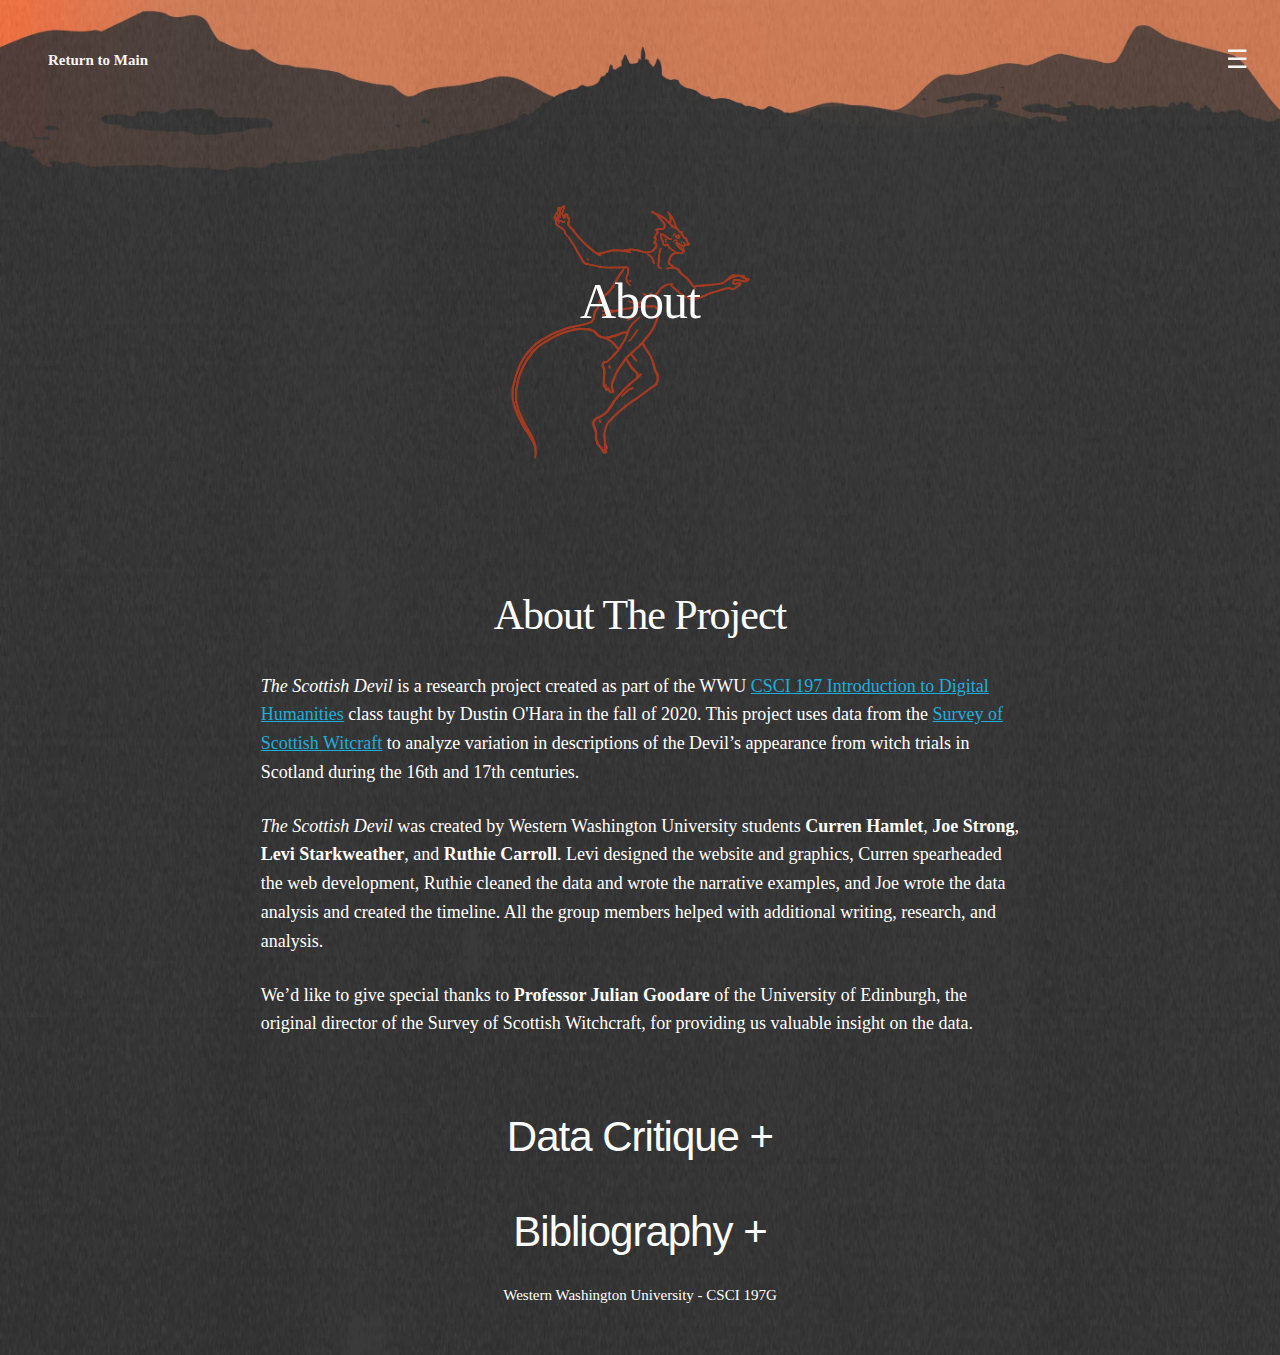
==== commit fd7aa37f: "Edited data critique" ====
--- a/about.html
+++ b/about.html
@@ -49,8 +49,8 @@
     <div class="twelve columns center" style="padding-bottom: 30px;">
       <h2 style="padding-bottom: 10px;">About The Project</h2>
       <div class="row cont type">
-        <p>The Scottish Devil is a research project created as part of the WWU <a href="https://github.com/DustinOHara/Intro_Digital_Humanities" title="Introduction to Digital Humanities - GitHub repository">CSCI 197 Introduction to Digital Humanities</a> class taught by Dustin O'Hara in the fall of 2020. This project uses data from the <a href="http://www.shca.ed.ac.uk/Research/witches/" title="Survey of Scottish Witcraft - home">Survey of Scottish Witcraft</a> to analyze variation in descriptions of the Devil’s appearance from witch trials in Scotland during the 16th and 17th centuries.</p>
-        <p>The Scottish Devil was created by Western Washington University students <b>Curren Hamlet</b>, <b>Joe Strong</b>, <b>Levi Starkweather</b>, and <b>Ruthie Carroll</b>. Levi designed the website and graphics, Curren spearheaded the web development, Ruthie cleaned the data and wrote the narrative examples, and Joe wrote the data analysis and created the timeline. All the group members helped with additional writing, research, and analysis. </p>
+        <p><i>The Scottish Devil</i> is a research project created as part of the WWU <a href="https://github.com/DustinOHara/Intro_Digital_Humanities" title="Introduction to Digital Humanities - GitHub repository">CSCI 197 Introduction to Digital Humanities</a> class taught by Dustin O'Hara in the fall of 2020. This project uses data from the <a href="http://www.shca.ed.ac.uk/Research/witches/" title="Survey of Scottish Witcraft - home">Survey of Scottish Witcraft</a> to analyze variation in descriptions of the Devil’s appearance from witch trials in Scotland during the 16th and 17th centuries.</p>
+        <p><i>The Scottish Devil</i> was created by Western Washington University students <b>Curren Hamlet</b>, <b>Joe Strong</b>, <b>Levi Starkweather</b>, and <b>Ruthie Carroll</b>. Levi designed the website and graphics, Curren spearheaded the web development, Ruthie cleaned the data and wrote the narrative examples, and Joe wrote the data analysis and created the timeline. All the group members helped with additional writing, research, and analysis. </p>
         <p>We’d like to give special thanks to <b>Professor Julian Goodare</b> of the University of Edinburgh, the original director of the Survey of Scottish Witchcraft, for providing us valuable insight on the data. </p>
       </div>
     </div>
@@ -64,71 +64,13 @@
       <div class="content">
         <div class="row cont type">
           <br>
-          <p>The Survey of Scottish Witchcraft is a database containing information about all known individuals
-            accused of witchcraft in early modern Scotland. The database was published in 2003 by Julian
-            Goodare, Lauren Martin, Joyce Miller, and Lousie Yeoman. They intended to “collect collate and
-            record all known information about accused witches and witchcraft belief in a Microsoft Access
-            database and to create a web-based user interface for the database.” The data was collected by first
-            looking at existing surveys of Scottish witchcraft then by archival research over two years by the
-            two full-time researchers, Joyce Miller and Lauren Martin. Charlotte Moon also created a website and
-            database tools for the project. The project director was Dr. Julian Goodare, a professor of Scottish
-            history at the University of Edinburgh. The co-director was Dr. Louise Yeoman, a former curator at
-            the National Library of Scotland and researcher with BBC Scotland.</p>
-          <p>The Survey of Scottish Witchcraft used three previous surveys to jump-start the research for their
-            own database. They used George Black’s 1938 <i>Calendar of Cases of Witchcraft in Scotland:
-              1510-1727</i>. The SSW used this non-comprehensive survey because it lists close to 1,000
-            specific trials, and because it includes lists of cases and local published sources. The team did
-            acknowledge that the source was limited because Black did not work with any manuscripts that could
-            have contained more information. The next survey, <i>Source-Book of Scottish Witchcraft</i>, was
-            researched and written by Christia Larner, Christopher Hyde Lee, and Hugh McLachlan, and published
-            in 1977. This survey used manuscripts and had information on 3,000 cases. This survey would be
-            revised by Stuart Macdonald in the 1990s. From this work, McLachlan created the Scottish Witch Hunt
-            Data Base, and from this database the SSW added 1,000 more cases and expanded the information about
-            each case.</p>
-          <p>From here, the SSW was expanded from the use of various sources such as <i>Private Papers</i>
-            belonging to the Maxwell of Pollok family, the <i>Burgh Court Books</i>, and <i>Burgh Treasurer’s
-              Accounts</i>, assumed information to specific cases. Miscellaneous manuscript sources were also
-            referenced, such as the <i>Aberdeen City Archives</i>, a box containing items relating to the
-            witchcraft trials from Aberdeen between 1595 and 1597, mostly including paperwork records, as well
-            as printed records of the parliamentary meetings and decisions of Parliament of Scotland. The
-            <i>Miscellany of the Spalding Club Volumes I, IV and V</i>, held edited transcripts of documents
-            from witchcraft trials. These were held in Aberdeen in the 16th century and provided specific case
-            information. The data gathered includes any type of information on trials, lore, investigations,
-            manuals; anything related to witchcraft in Scotland. Examples of this can be seen in all of the
-            sources used to compile this data. <i>Orkney Folklore and Traditions</i> informed the research team
-            of folklore traditions in the Orkney Islands, which also included accusations and specific
-            prosecutions. Witchcraft trials were recorded in edited transcripts from <i>Spottiswoode Miscellany:
-              a collection of original papers and tracts, illustrative chiefly of the civil and ecclesiastical
-              history of Scotland, volume 2</i>. They acquired an edited transcript of the Campbells and
-            hereditary jurisdiction from <i>The Justiciary Records of Argyll and the Isles, volume 1</i>.
-            However, much like many of the references, it is not a complete record of the proceedings, and the
-            source of compilation is unknown, meaning it was possibly taken from one or more records. The reason
-            for belief is due to no official authenticated signatures, but the information from the chosen
-            records was still recorded and categorized to be included in this data set.</p>
-          <p>The Survey of Scottish Witchcraft built a web version of the database, designed to help the public
-            and academic researchers to explore the organized files in a digital setting. The database formatted
-            in this way has allowed for structural patterns to be actualized. Providing a digital format for
-            this data was a way to provide an examination on biographical and social information about the
-            accused witches—such as age, sex, marital status, or economic class—and even draw information on
-            what the town was like for the accused. Information like this also falls under a cultural category,
-            like belief systems and legal proceedings of the trials. The interactive maps give insight into
-            national and regional variations, and the chronological and geographical placements of both the
-            accused and prosecutors.</p>
-          <p>The raw data is quite extensive, but does have some apparent shortcomings regarding lack of data
-            points in some areas. Lack of data in particular areas could potentially lead to biases. The other
-            main issue when analyzing the data is the inability to view the original Microsoft Access database
-            that the data is contained in. Without this, analyzing the database becomes far more manual and
-            connecting some parts of the database simply is not feasible. As a result, we will have to be
-            mindful of biases that we may bring into the project when sifting through the database.</p>
-          <p>In our project, we are looking specifically at a section of the database concerning appearances of
-            the devil as described by those on trial for witchcraft. By narrowing the scope to look at a piece
-            of the database, we reduce the vast amount of data to a manageable chunk. This piece of the database
-            includes information such as brief descriptions, characteristics, and longer descriptions of how the
-            accused described interaction with the devil. Even this single piece contains extensive information,
-            and is not always meaningfully manipulable from the start. This might mean spelling errors,
-            inconsistencies, or other issues that need to be ironed out before analyzing the data. Once these
-            issues are addressed, however, we are able to see how the devil was seen across different witch
-            hunts, and how witch hunting texts of the time may have influenced this.</p>
+          <p>The Survey of Scottish Witchcraft is a database containing information about all known individuals accused of witchcraft in early modern Scotland. The database was published in 2003 by Julian Goodare, Lauren Martin, Joyce Miller, and Lousie Yeoman. They intended to “collect, collate and record all known information about accused witches and witchcraft belief in a Microsoft Access database and to create a web-based user interface for the database.” The initial data came from existing surveys of Scottish witchcraft, and two full-time researchers, Joyce Miller and Lauren Martin, conducted additional archival research over two years to complete the Survey. Dr. Julian Goodare, a professor of Scottish history at the University of Edinburgh, served as the director of the Survey's creation, with Dr. Louise Yeoman, a former curator at the National Library of Scotland and researcher with BBC Scotland, as co-director. Charlotte Moon also created a website and database tools for the project.</p>
+          <p>The Survey of Scottish Witchcraft (SSW) used three pre-existing surveys to jump-start the research for their own database. First, they used George Black’s 1938 <i>Calendar of Cases of Witchcraft in Scotland: 1510-1727</i>. The SSW used this non-comprehensive survey because it lists close to 1,000 specific trials, and because it includes lists of cases and local published sources. The team acknowledged that this source was limited, because Black did not work with any manuscripts that could have contained more information. The next survey, <i>Source-Book of Scottish Witchcraft</i>, was researched and written by Christia Larner, Christopher Hyde Lee, and Hugh McLachlan, and published in 1977. This survey used manuscripts and had information on 3,000 cases. Stuart Macdonald later revised this survey in the 1990s. From this work, McLachlan created the Scottish Witch Hunt Data Base, and from this database the SSW added 1,000 more cases and expanded the information about each case.</p>
+            <p>From here, the SSW was expanded from the use of various sources such as <i>Private Papers</i>
+            belonging to the Maxwell of Pollok family, the <i>Burgh Court Books</i>, and <i>Burgh Treasurer’s Accounts</i>, assumed information to specific cases. Miscellaneous manuscript sources were also referenced, such as the <i>Aberdeen City Archives</i>, a box containing items relating to the witchcraft trials from Aberdeen between 1595 and 1597, mostly including paperwork records, as well as printed records of the parliamentary meetings and decisions of Parliament of Scotland. The <i>Miscellany of the Spalding Club Volumes I, IV and V</i>, held edited transcripts of documents from witchcraft trials. These were held in Aberdeen in the 16th century and provided specific case information. The data gathered includes any type of information on trials, lore, investigations, or manuals; anything related to witchcraft in Scotland. Examples of this are present in all of the sources used to compile the data. <i>Orkney Folklore and Traditions</i> informed the research team of folklore traditions in the Orkney Islands, which also included accusations and specific prosecutions. Witchcraft trials were recorded in edited transcripts from <i>Spottiswoode Miscellany: a collection of original papers and tracts, illustrative chiefly of the civil and ecclesiastical history of Scotland, volume 2</i>. They acquired an edited transcript of the Campbells and hereditary jurisdiction from <i>The Justiciary Records of Argyll and the Isles, volume 1</i>. However, like many of the references, it is not a complete record of the proceedings, and the source of compilation is unknown, meaning it was possibly taken from one or more records. The reason for belief is due to no official authenticated signatures, but the information from the chosen records was still recorded and categorized to be included in this data set.</p>
+          <p>The Survey of Scottish Witchcraft built a web version of the database, designed to help the public and academic researchers to explore the organized files in a digital setting. The database formatted in this way has allowed for actualization of structural patterns. Creating a digital format for this data was a way to provide an examination on biographical and social information about the accused witches—such as age, sex, marital status, or economic class—and even draw information on what the town was like for the accused. Information like this also falls under a cultural category, including belief systems and legal proceedings of the trials. The interactive maps give insight into national and regional variations, and the chronological and geographical placements of both the accused and prosecutors.</p>
+          <p>The raw data is quite extensive, but still lacks datapoints in some areas, which could potentially lead to biases in our analysis. The main issue we encountered in our project was an inability to view the original Microsoft Access database, which contains the data in an accessible format. Without this, the process of cleaning and analyzing the data became far more work than originally necessary, and we were forced to abandon certain lines of analysis when it became apparent that connecting data across multiple tables was not feasible. </p>
+          <p><i>The Scottish Devil</i> project specifically examines a small section of the database concerning appearances of the devil as described by those on trial for witchcraft. This data comes from the "WDB DevilAppearance" and "WDB Case" tables, which include information such as key word descriptions, longer descriptions, and notes on the interactions between the accused and the Devil. By narrowing the scope of our analysis to these two tables, we reduced the overwhelming mass of available information to a manageable amount. However, even these tables contain extensive information, and required cleaning to account for spelling errors and inconsistent language. Once our data was finally accessible, we were able to dig into analysis, and consider how accused witches described the Devil across time, and what aspects of Scottish history and culture may have influenced this. </p>
         </div>
       </div>
     </div>
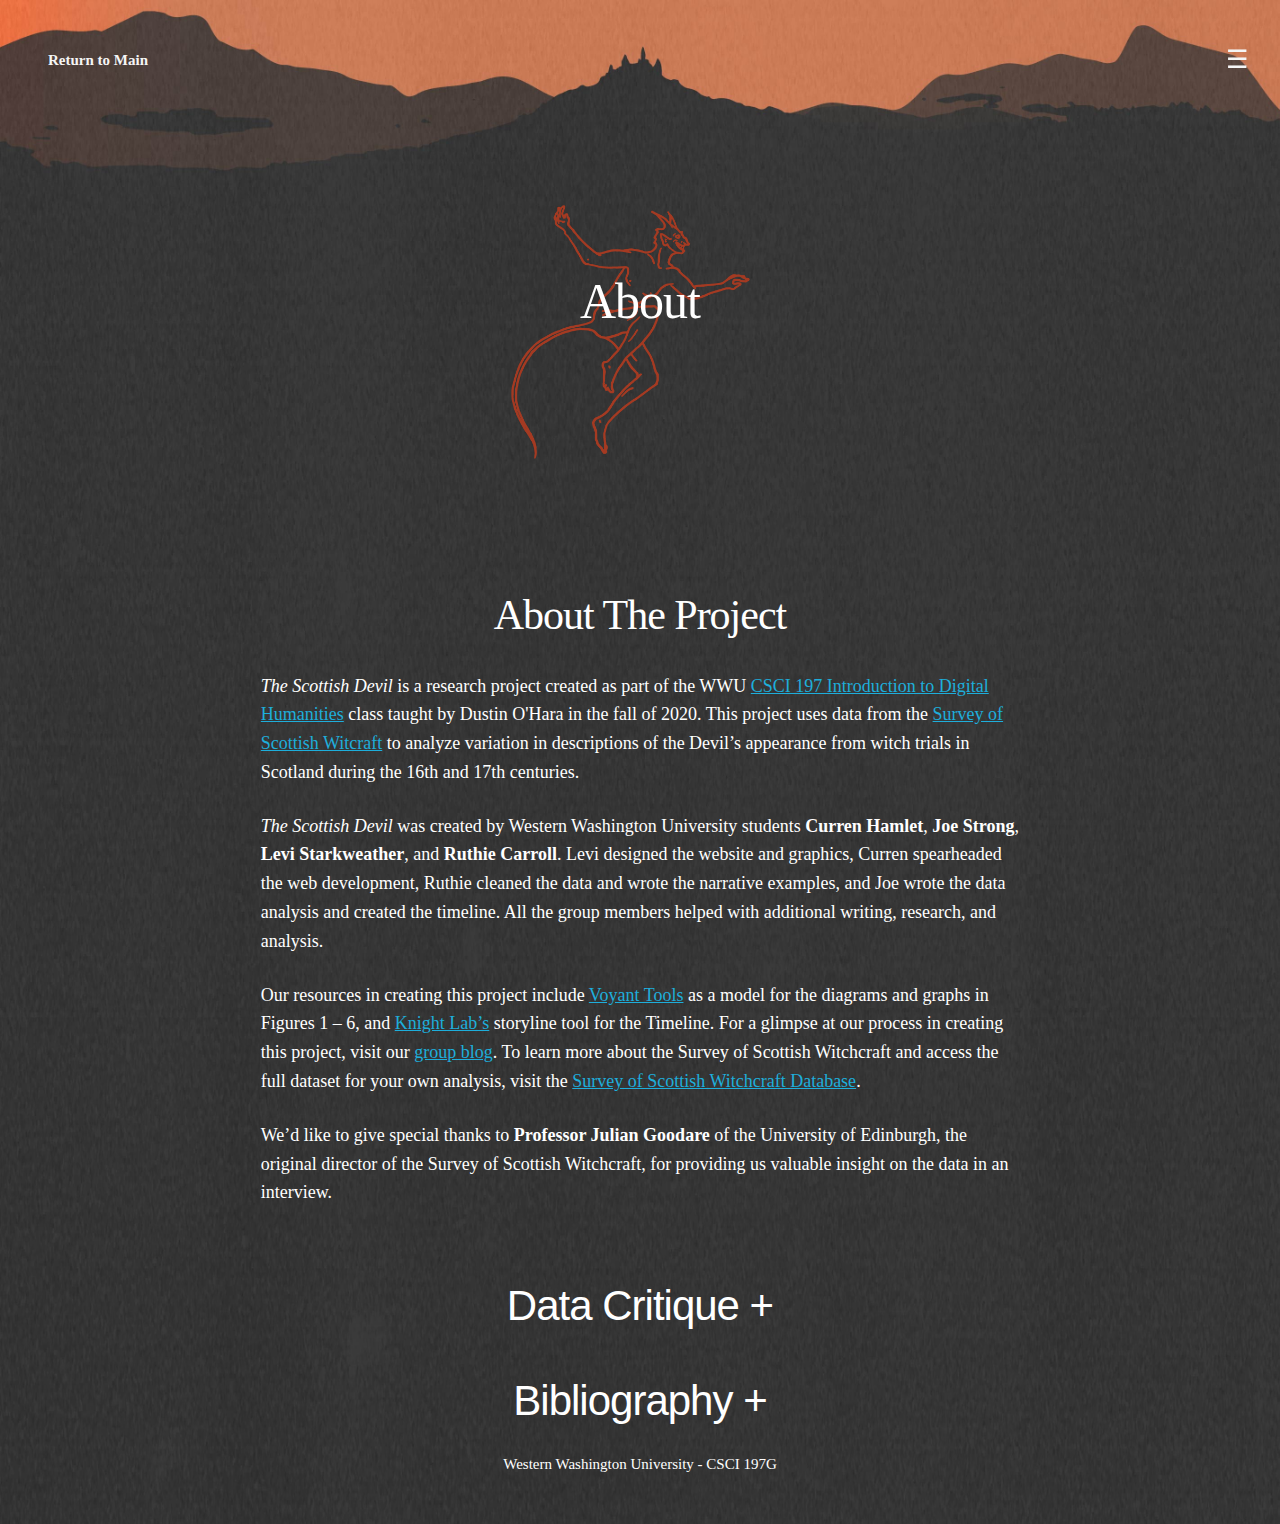
==== commit 734abc1d: "Update about text" ====
--- a/about.html
+++ b/about.html
@@ -28,8 +28,8 @@
   <div id="mySidenav" class="sidenav">
     <a href="javascript:void(0)" class="closebtn" onclick="closeNav()">&times;</a>
     <div class="overlay-content">
-      <a href="index.html" onclick="closeNav()">Return to Main</a>
-
+      <a href="index.html" onclick="closeNav()">Home</a>
+      <hr>
       <a href="#datacrit" onclick="closeNav();document.querySelector('#datacrit').click();">Data Critique</a>
 
       <a href="#bib" onclick="closeNav();document.querySelector('#bib').click();">Bibliography</a>
@@ -51,11 +51,12 @@
       <div class="row cont type">
         <p><i>The Scottish Devil</i> is a research project created as part of the WWU <a href="https://github.com/DustinOHara/Intro_Digital_Humanities" title="Introduction to Digital Humanities - GitHub repository">CSCI 197 Introduction to Digital Humanities</a> class taught by Dustin O'Hara in the fall of 2020. This project uses data from the <a href="http://www.shca.ed.ac.uk/Research/witches/" title="Survey of Scottish Witcraft - home">Survey of Scottish Witcraft</a> to analyze variation in descriptions of the Devil’s appearance from witch trials in Scotland during the 16th and 17th centuries.</p>
         <p><i>The Scottish Devil</i> was created by Western Washington University students <b>Curren Hamlet</b>, <b>Joe Strong</b>, <b>Levi Starkweather</b>, and <b>Ruthie Carroll</b>. Levi designed the website and graphics, Curren spearheaded the web development, Ruthie cleaned the data and wrote the narrative examples, and Joe wrote the data analysis and created the timeline. All the group members helped with additional writing, research, and analysis. </p>
-        <p>We’d like to give special thanks to <b>Professor Julian Goodare</b> of the University of Edinburgh, the original director of the Survey of Scottish Witchcraft, for providing us valuable insight on the data. </p>
+        <p>Our resources in creating this project include <a href="https://voyant-tools.org/" title="Voyant">Voyant Tools</a> as a model for the diagrams and graphs in Figures 1 – 6, and <a href="https://cdn.knightlab.com/" title="Knight Lab">Knight Lab’s</a> storyline tool for the Timeline. For a glimpse at our process in creating this project, visit our <a href="https://currenhamlet.github.io/scottishwitchcraft/" title="The Scottish Devil - project blog">group blog</a>. To learn more about the Survey of Scottish Witchcraft and access the full dataset for your own analysis, visit the <a href="http://witches.shca.ed.ac.uk/index.cfm?fuseaction=home.register" title="Survey of Scottish Witchcraft Database - download">Survey of Scottish Witchcraft Database</a>. </p>
+        <p>We’d like to give special thanks to <b>Professor Julian Goodare</b> of the University of Edinburgh, the original director of the Survey of Scottish Witchcraft, for providing us valuable insight on the data in an interview. </p>
       </div>
     </div>
     <!-- END About the Project -->
-
+    <hr>
     <!-- Data Critique -->
     <div class="twelve columns center" style="padding-bottom: 30px;">
       <button type="button" class="collapsible">
@@ -75,7 +76,7 @@
       </div>
     </div>
     <!-- END Data Critique -->
-
+    <hr>
     <!-- Bibliography -->
     <div class="twelve columns center" style="padding-bottom: 30px;">
 
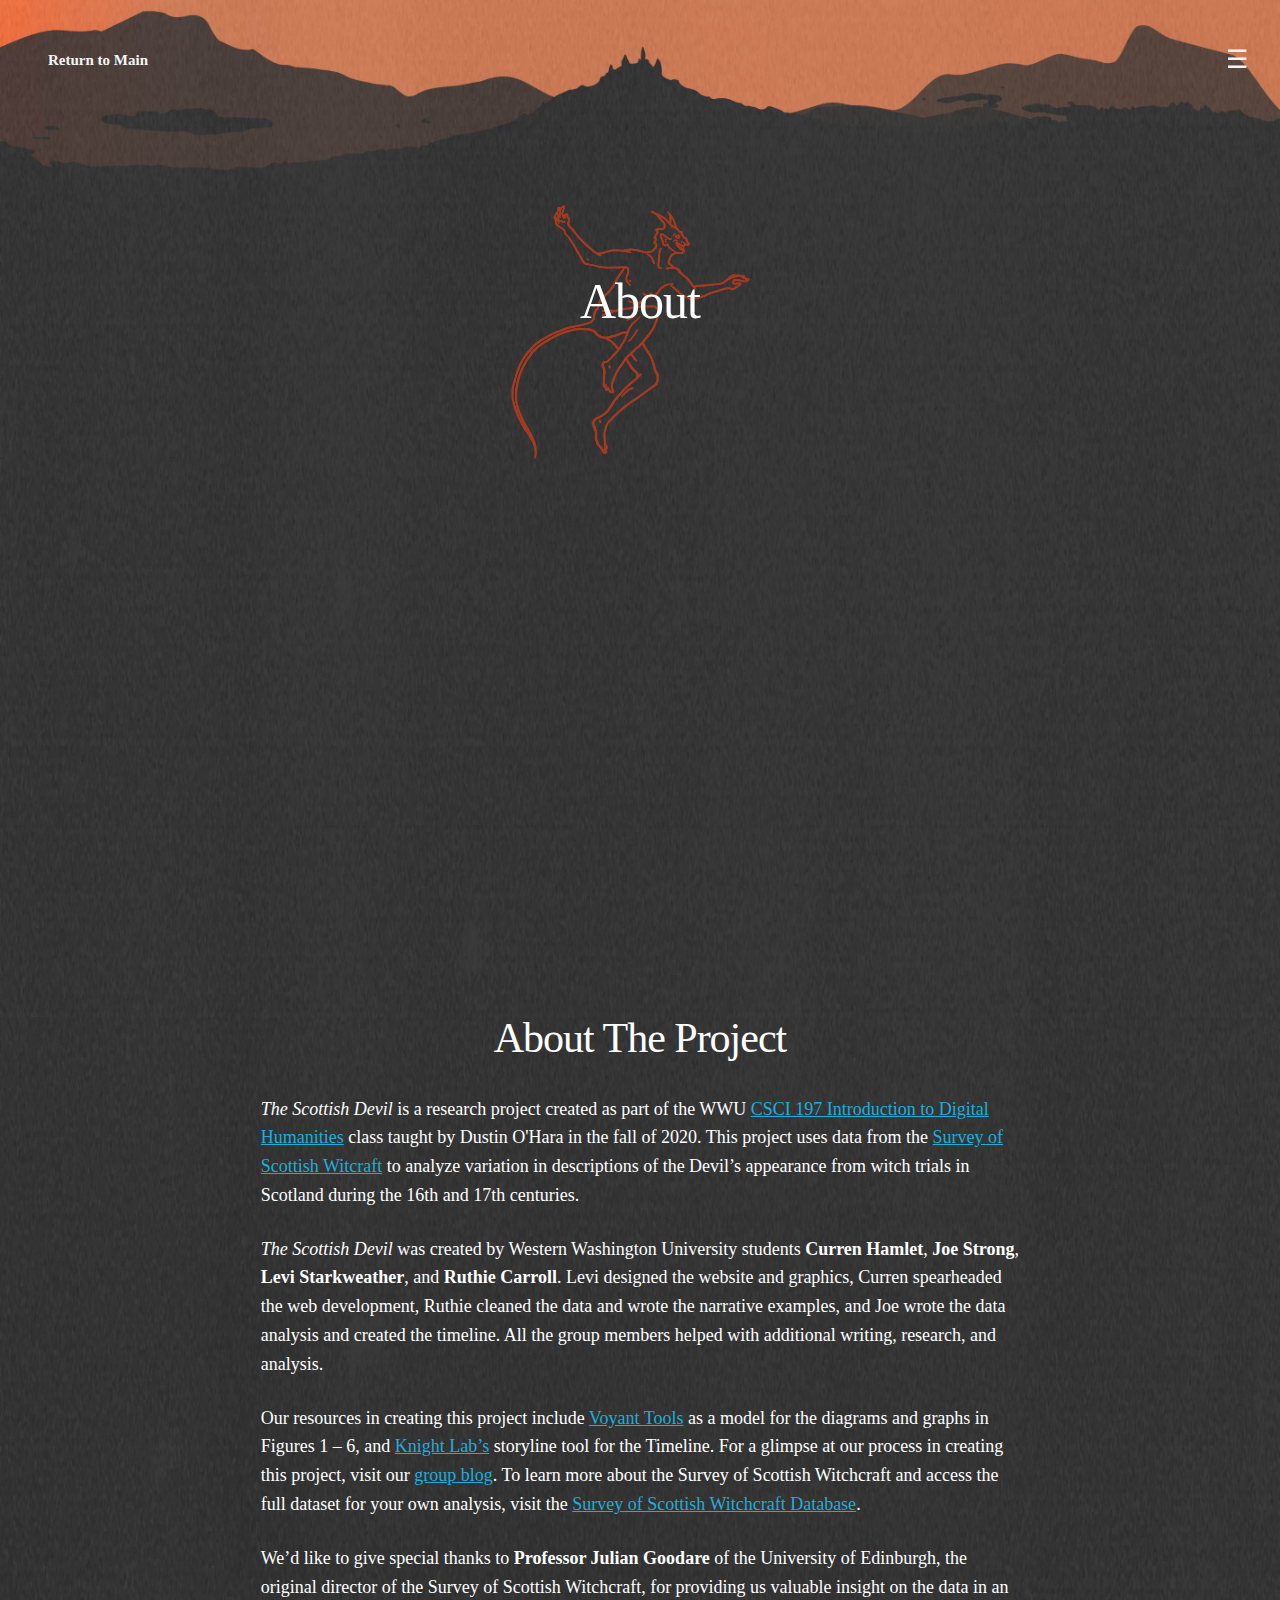
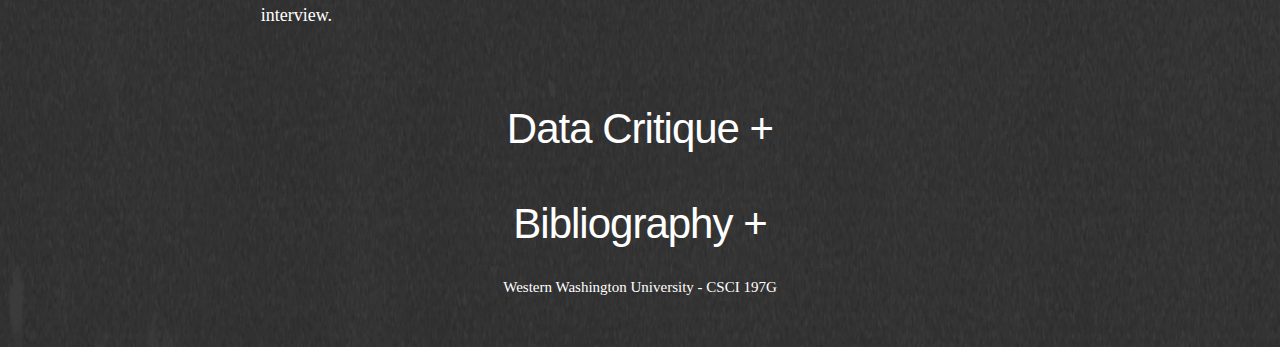
==== commit 112d4d99: "Update about.html" ====
--- a/about.html
+++ b/about.html
@@ -28,10 +28,8 @@
   <div id="mySidenav" class="sidenav">
     <a href="javascript:void(0)" class="closebtn" onclick="closeNav()">&times;</a>
     <div class="overlay-content">
-      <a href="index.html" onclick="closeNav()">Home</a>
-      <hr>
+      <a href="index.html" onclick="closeNav()">Home Page</a>
       <a href="#datacrit" onclick="closeNav();document.querySelector('#datacrit').click();">Data Critique</a>
-
       <a href="#bib" onclick="closeNav();document.querySelector('#bib').click();">Bibliography</a>
 
     </div>
@@ -56,7 +54,7 @@
       </div>
     </div>
     <!-- END About the Project -->
-    <hr>
+
     <!-- Data Critique -->
     <div class="twelve columns center" style="padding-bottom: 30px;">
       <button type="button" class="collapsible">
@@ -76,7 +74,7 @@
       </div>
     </div>
     <!-- END Data Critique -->
-    <hr>
+
     <!-- Bibliography -->
     <div class="twelve columns center" style="padding-bottom: 30px;">
 
@@ -380,7 +378,6 @@
   </main>
 
   <footer>
-    <hr>
     <p>Western Washington University - CSCI 197G</p>
   </footer>
 
--- a/css/style.css
+++ b/css/style.css
@@ -127,6 +127,10 @@
     text-align: center;
 }
 
+header {
+    min-height:100vh;
+}
+
 .devil1{
     width: 50%;
     z-index: -99;
@@ -213,15 +217,21 @@
 }
 
 @media screen and (max-height: 450px) {
-    .sidenav {padding-top: 15px;}
-    .sidenav a {font-size: 18px;}
+    .sidenav {
+        padding-top: 15px;
+    }
+    .sidenav a {
+        font-size: 18px;
+    }
     .type{
         text-align: center;
     }
 }
 
 @media (max-width: 600px){
-    .devil1 {width: 300px;}
+    .devil1 {
+        width: 300px;
+    }
     .type{
         text-align: center;
     }
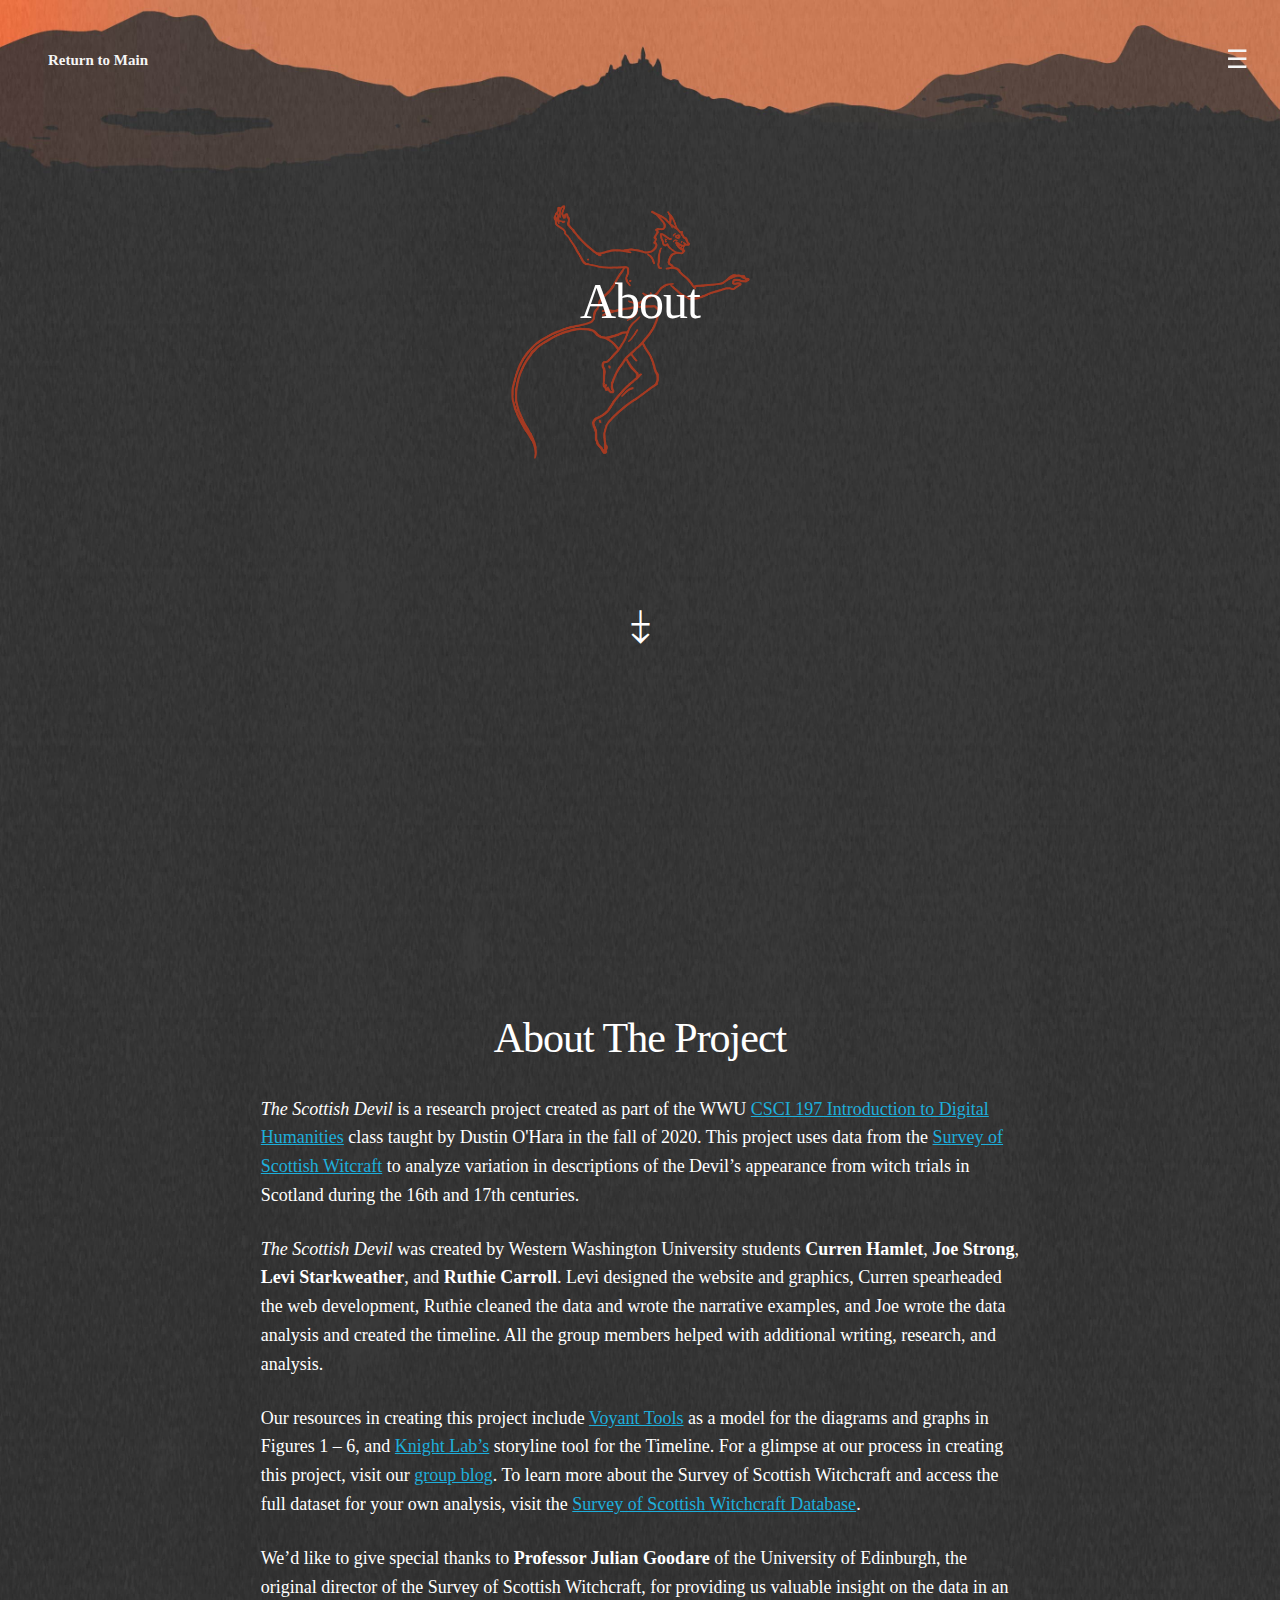
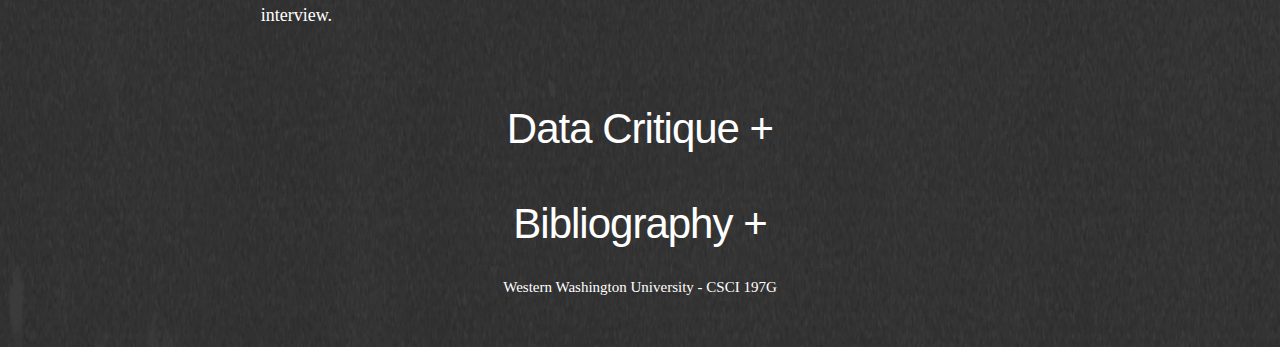
==== commit 39772686: "Update about.html" ====
--- a/about.html
+++ b/about.html
@@ -39,6 +39,10 @@
     <div class="twelve columns center">
       <h1 class="overtext">About</h1>
       <img class="devil1" src="images/devil1-01.png" alt="Red line drawing of the Devil dancing, with a long tail curled under his feet, horns on his head, and a wide grin on his face">
+      
+    </div>
+    <div class="twelve columns center">
+    <p style="font-size: 3em;">&#10504</p>
     </div>
   </header>
 
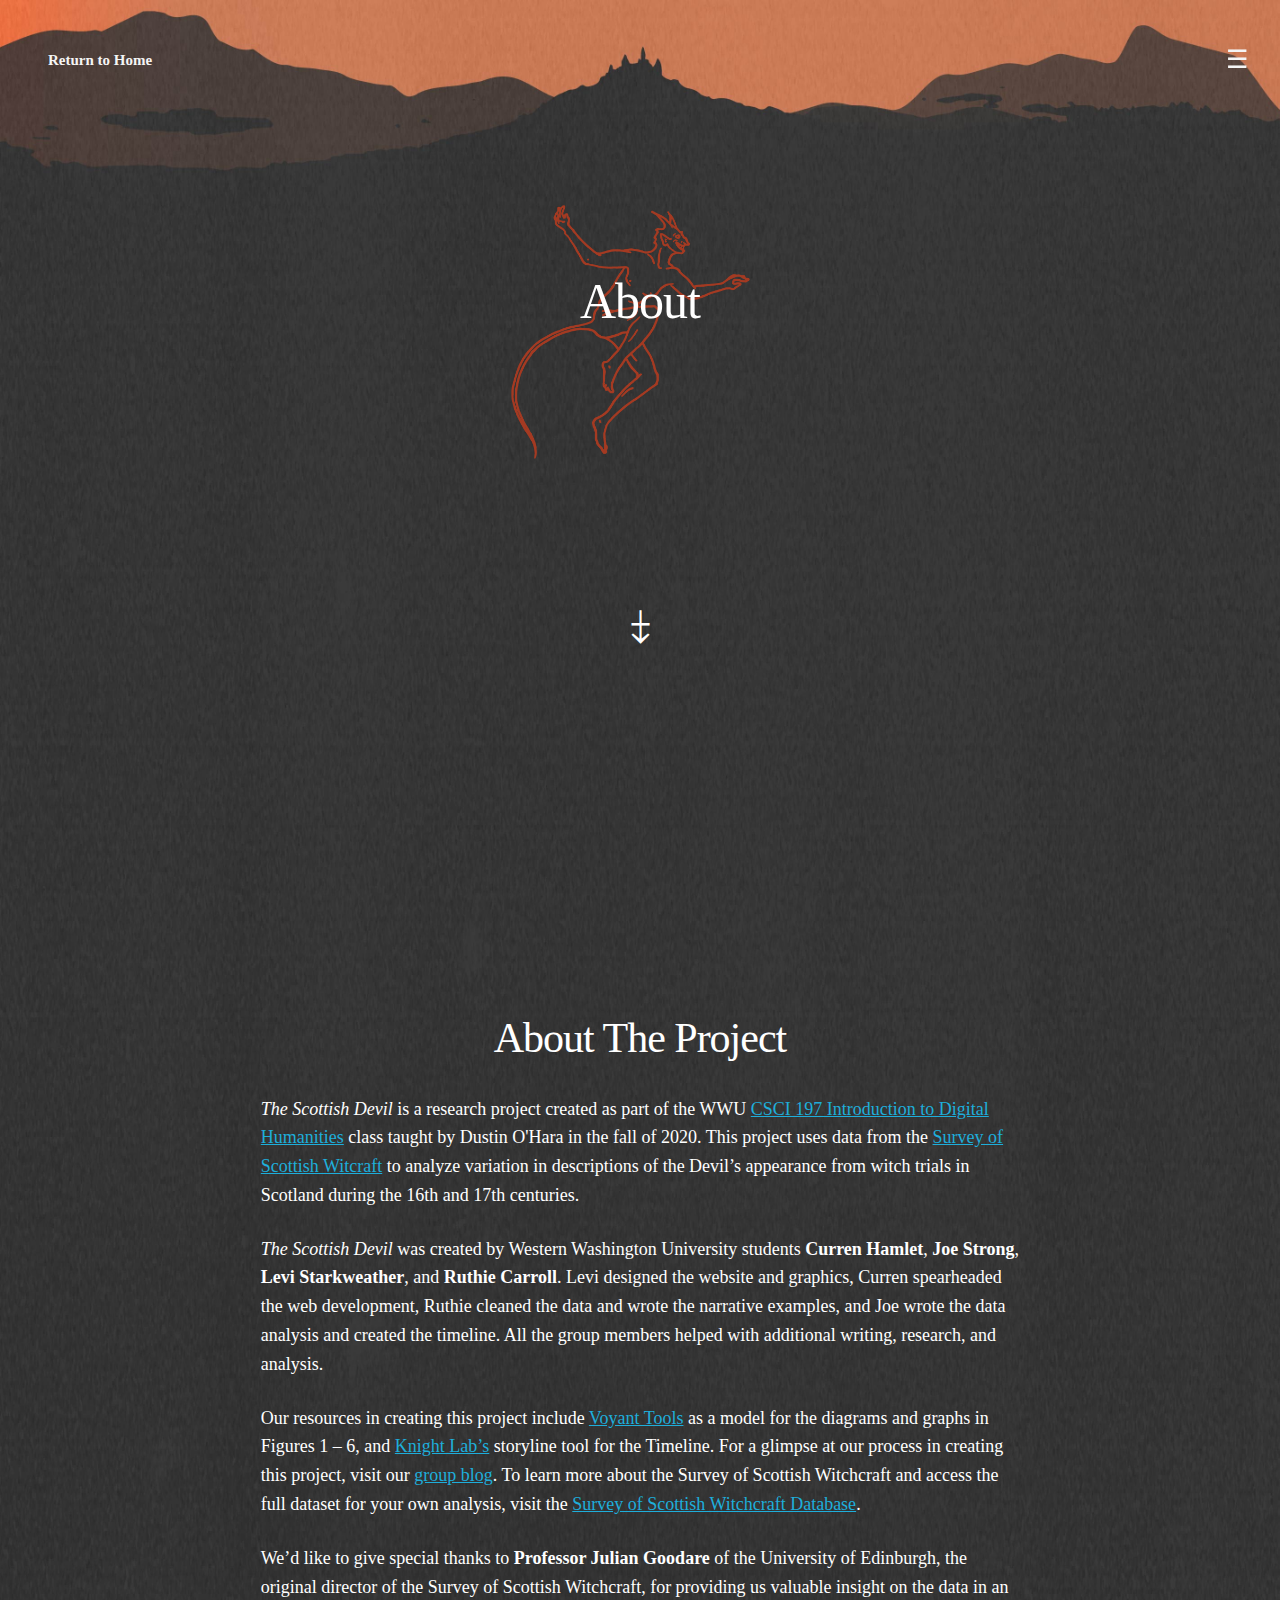
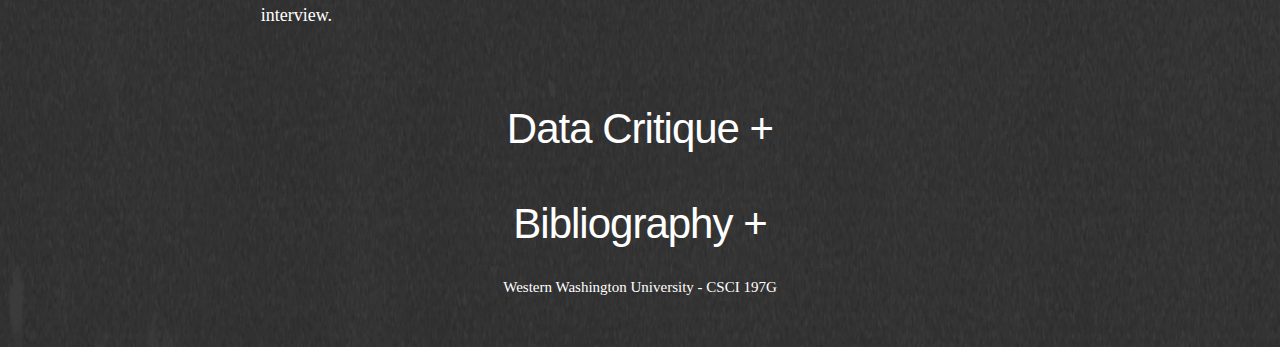
==== commit e901430e: "Update about.html" ====
--- a/about.html
+++ b/about.html
@@ -18,7 +18,7 @@
 
   <div class="sticky">
     <div class="topnav center">
-      <a href="index.html">Return to Main</a>
+      <a href="index.html">Return to Home</a>
       <div class="topnav-right">
         <span class="open" style="font-size:25px;" onclick="openNav()">&#9776;</span>
       </div>
